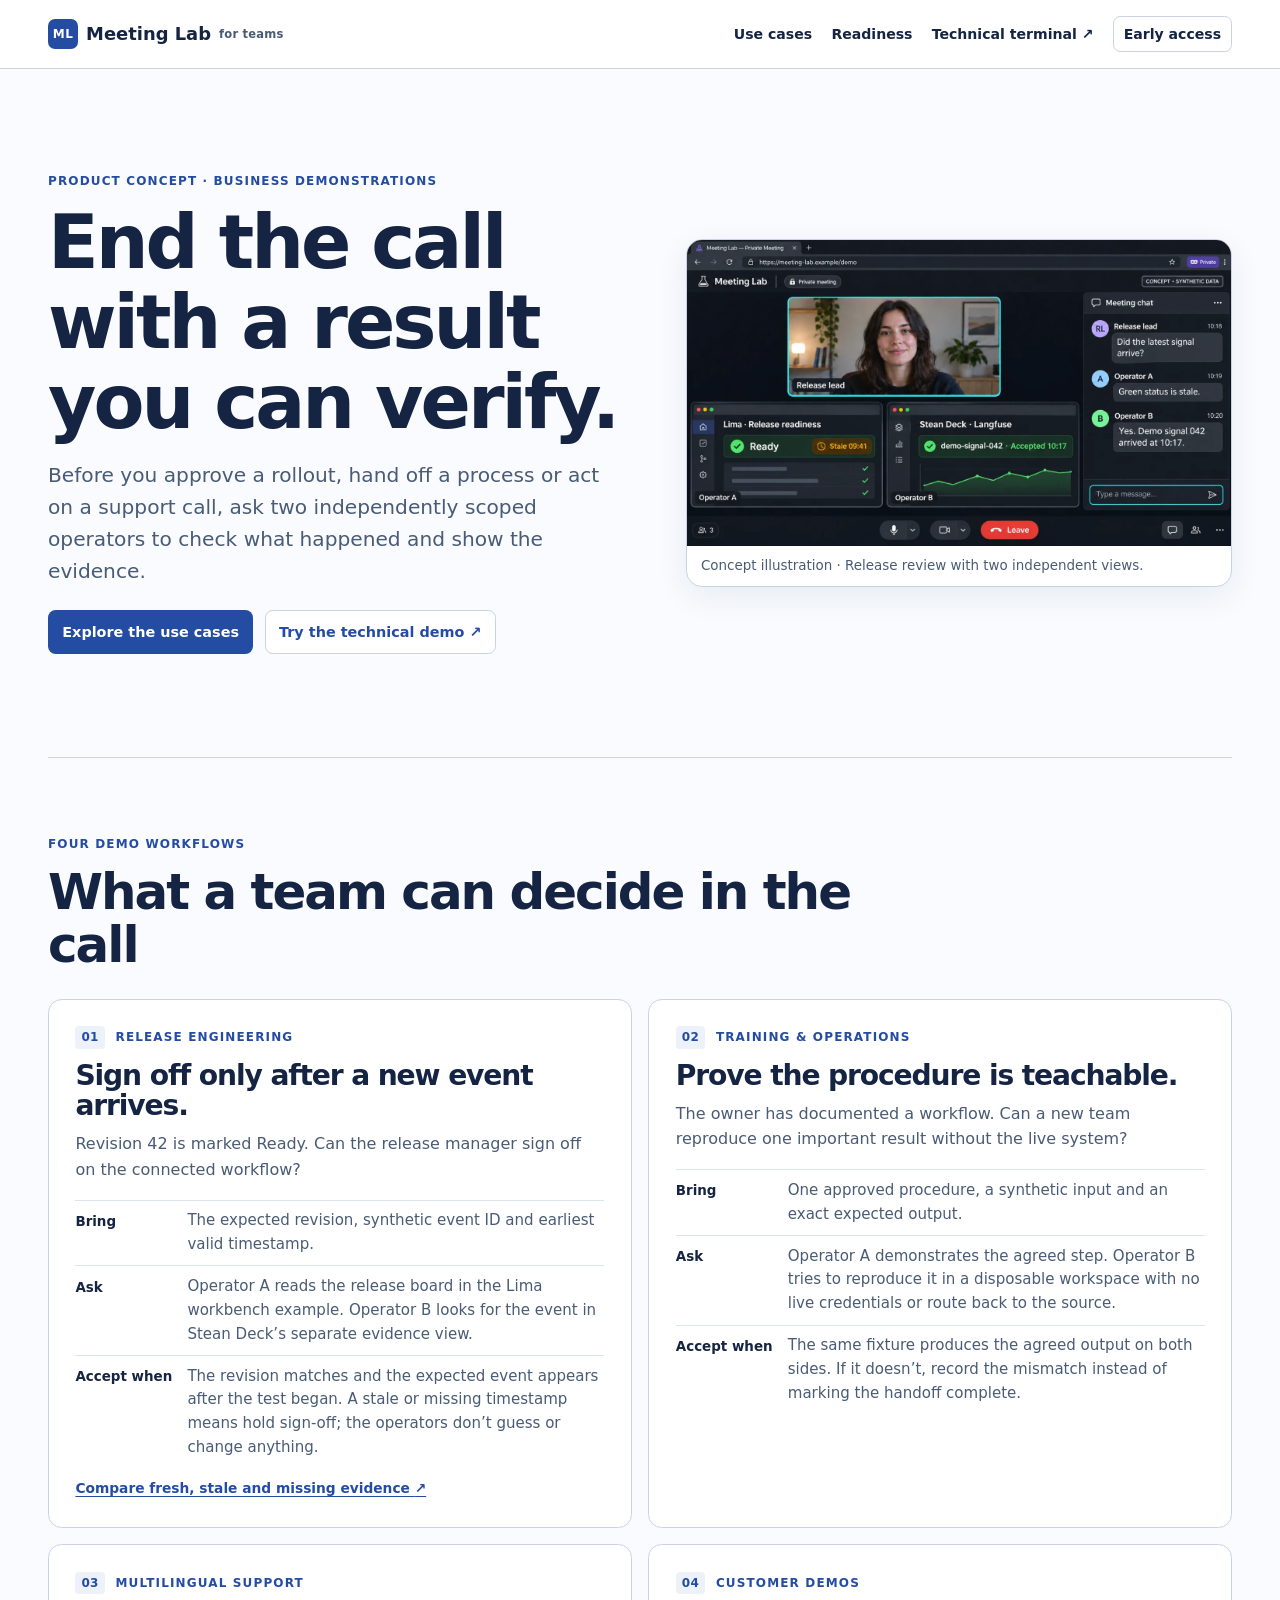
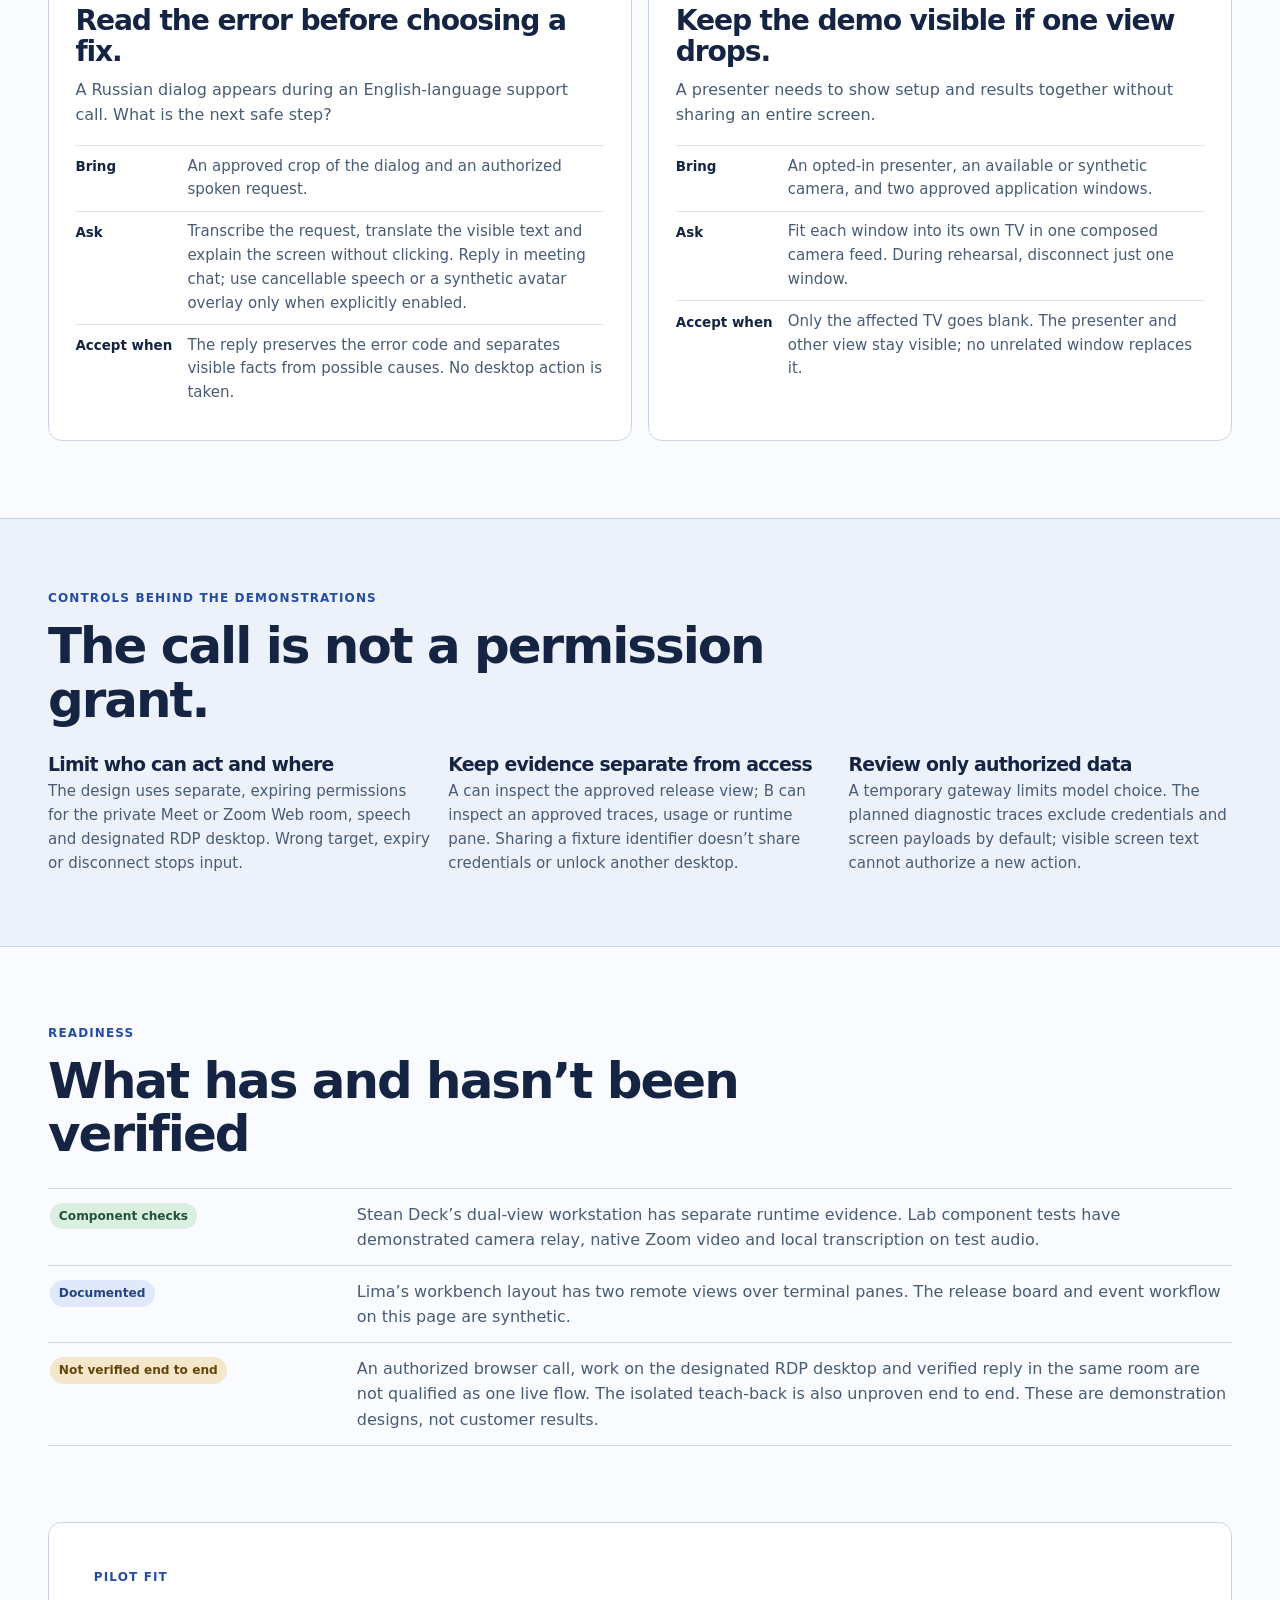
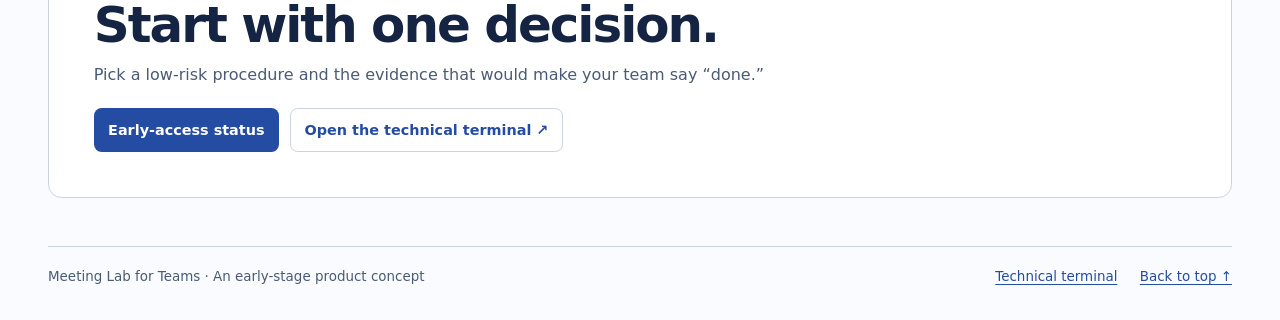
==== business.html @ b14ffbe8 "Add Meeting Lab business use cases edition" ====
<!doctype html>
<html lang="en">
<head>
  <meta charset="utf-8">
  <meta name="viewport" content="width=device-width, initial-scale=1">
  <meta name="description" content="Four demonstration workflows for Meeting Lab: release sign-off, onboarding, multilingual support, and live customer demos.">
  <meta name="theme-color" content="#f5f7fb">
  <title>Meeting Lab for Teams | Business use cases</title>
  <link rel="icon" href="assets/lab.svg" type="image/svg+xml">
  <link rel="stylesheet" href="business.css">
</head>
<body id="top">
<a class="skip-link" href="#main">Skip to content</a>
<header class="site-header">
  <div class="wrap navigation">
    <a class="wordmark" href="#top"><span aria-hidden="true">ML</span> Meeting Lab <small>for teams</small></a>
    <nav aria-label="Main navigation"><a href="#scenarios">Use cases</a><a href="#proof">Readiness</a><a href="index.html">Technical terminal <span aria-hidden="true">↗</span></a><a class="nav-cta" href="index.html#early-access">Early access</a></nav>
  </div>
</header>

<main id="main">
  <section class="hero wrap" aria-labelledby="title">
    <div class="hero-copy">
      <p class="eyebrow">Product concept · Business demonstrations</p>
      <h1 id="title">End the call with a result you can verify.</h1>
      <p class="intro">Before you approve a rollout, hand off a process or act on a support call, ask two independently scoped operators to check what happened and show the evidence.</p>
      <div class="buttons"><a class="button primary" href="#scenarios">Explore the use cases</a><a class="button secondary" href="index.html#teach-back-title">Try the technical demo <span aria-hidden="true">↗</span></a></div>
    </div>
    <figure class="hero-image">
      <img src="assets/03-release-call.webp" width="1400" height="788" fetchpriority="high" alt="Concept illustration of release and evidence dashboards shown together during a call.">
      <figcaption>Concept illustration · Release review with two independent views.</figcaption>
    </figure>
  </section>

  <section class="wrap block" id="scenarios" aria-labelledby="scenarios-title">
    <div class="section-head"><p class="eyebrow">Four demo workflows</p><h2 id="scenarios-title">What a team can decide in the call</h2></div>
    <div class="cases">
      <article class="case" id="case-release">
        <header><p class="label"><span>01</span> Release engineering</p><h3>Sign off only after a new event arrives.</h3><p>Revision 42 is marked Ready. Can the release manager sign off on the connected workflow?</p></header>
        <dl>
          <div><dt>Bring</dt><dd>The expected revision, synthetic event ID and earliest valid timestamp.</dd></div>
          <div><dt>Ask</dt><dd>Operator A reads the release board in the Lima workbench example. Operator B looks for the event in Stean Deck’s separate evidence view.</dd></div>
          <div><dt>Accept when</dt><dd>The revision matches and the expected event appears after the test began. A stale or missing timestamp means hold sign-off; the operators don’t guess or change anything.</dd></div>
        </dl>
        <a class="case-link" href="index.html#teach-back-title">Compare fresh, stale and missing evidence <span aria-hidden="true">↗</span></a>
      </article>

      <article class="case" id="case-training">
        <header><p class="label"><span>02</span> Training &amp; operations</p><h3>Prove the procedure is teachable.</h3><p>The owner has documented a workflow. Can a new team reproduce one important result without the live system?</p></header>
        <dl>
          <div><dt>Bring</dt><dd>One approved procedure, a synthetic input and an exact expected output.</dd></div>
          <div><dt>Ask</dt><dd>Operator A demonstrates the agreed step. Operator B tries to reproduce it in a disposable workspace with no live credentials or route back to the source.</dd></div>
          <div><dt>Accept when</dt><dd>The same fixture produces the agreed output on both sides. If it doesn’t, record the mismatch instead of marking the handoff complete.</dd></div>
        </dl>
      </article>

      <article class="case" id="case-support">
        <header><p class="label"><span>03</span> Multilingual support</p><h3>Read the error before choosing a fix.</h3><p>A Russian dialog appears during an English-language support call. What is the next safe step?</p></header>
        <dl>
          <div><dt>Bring</dt><dd>An approved crop of the dialog and an authorized spoken request.</dd></div>
          <div><dt>Ask</dt><dd>Transcribe the request, translate the visible text and explain the screen without clicking. Reply in meeting chat; use cancellable speech or a synthetic avatar overlay only when explicitly enabled.</dd></div>
          <div><dt>Accept when</dt><dd>The reply preserves the error code and separates visible facts from possible causes. No desktop action is taken.</dd></div>
        </dl>
      </article>

      <article class="case" id="case-demo">
        <header><p class="label"><span>04</span> Customer demos</p><h3>Keep the demo visible if one view drops.</h3><p>A presenter needs to show setup and results together without sharing an entire screen.</p></header>
        <dl>
          <div><dt>Bring</dt><dd>An opted-in presenter, an available or synthetic camera, and two approved application windows.</dd></div>
          <div><dt>Ask</dt><dd>Fit each window into its own TV in one composed camera feed. During rehearsal, disconnect just one window.</dd></div>
          <div><dt>Accept when</dt><dd>Only the affected TV goes blank. The presenter and other view stay visible; no unrelated window replaces it.</dd></div>
        </dl>
      </article>
    </div>
  </section>

  <section class="guardrails" aria-labelledby="scope-title">
    <div class="wrap scope">
      <div class="section-head"><p class="eyebrow">Controls behind the demonstrations</p><h2 id="scope-title">The call is not a permission grant.</h2></div>
      <div class="rules">
        <article><h3>Limit who can act and where</h3><p>The design uses separate, expiring permissions for the private Meet or Zoom Web room, speech and designated RDP desktop. Wrong target, expiry or disconnect stops input.</p></article>
        <article><h3>Keep evidence separate from access</h3><p>A can inspect the approved release view; B can inspect an approved traces, usage or runtime pane. Sharing a fixture identifier doesn’t share credentials or unlock another desktop.</p></article>
        <article><h3>Review only authorized data</h3><p>A temporary gateway limits model choice. The planned diagnostic traces exclude credentials and screen payloads by default; visible screen text cannot authorize a new action.</p></article>
      </div>
    </div>
  </section>

  <section class="wrap block proof" id="proof" aria-labelledby="proof-title">
    <div class="section-head"><p class="eyebrow">Readiness</p><h2 id="proof-title">What has and hasn’t been verified</h2></div>
    <dl class="readiness">
      <div><dt><span class="status checked">Component checks</span></dt><dd>Stean Deck’s dual-view workstation has separate runtime evidence. Lab component tests have demonstrated camera relay, native Zoom video and local transcription on test audio.</dd></div>
      <div><dt><span class="status documented">Documented</span></dt><dd>Lima’s workbench layout has two remote views over terminal panes. The release board and event workflow on this page are synthetic.</dd></div>
      <div><dt><span class="status planned">Not verified end to end</span></dt><dd>An authorized browser call, work on the designated RDP desktop and verified reply in the same room are not qualified as one live flow. The isolated teach-back is also unproven end to end. These are demonstration designs, not customer results.</dd></div>
    </dl>
  </section>

  <section class="wrap action" aria-labelledby="pilot-title">
    <div><p class="eyebrow">Pilot fit</p><h2 id="pilot-title">Start with one decision.</h2><p>Pick a low-risk procedure and the evidence that would make your team say “done.”</p></div>
    <div class="buttons"><a class="button primary" href="index.html#early-access">Early-access status</a><a class="button secondary" href="index.html">Open the technical terminal <span aria-hidden="true">↗</span></a></div>
  </section>
</main>

<footer class="wrap footer"><span>Meeting Lab for Teams · An early-stage product concept</span><a href="index.html">Technical terminal</a><a href="#top">Back to top ↑</a></footer>
</body>
</html>
---- business.css ----
:root {
  --ink:#142442;
  --muted:#495b75;
  --accent:#254ca3;
  --outline:#c9d3e2;
  --wash:#edf2fa;
  --paper:#f9fbff;
  --white:#fff;
  font-family:system-ui,-apple-system,BlinkMacSystemFont,"Segoe UI",sans-serif;
  color-scheme:light;
  scroll-behavior:smooth;
}
*{box-sizing:border-box}
body{margin:0;background:var(--paper);color:var(--ink);line-height:1.58}
a{color:var(--accent);text-underline-offset:.22em}
a:focus-visible{outline:3px solid var(--accent);outline-offset:4px}
img{display:block;width:100%;height:auto}
h1,h2,h3,p,figure,dl,dd{margin:0}
h1,h2,h3{letter-spacing:-.04em;line-height:1.08}
h1{font-size:clamp(2.7rem,5.8vw,5.2rem);max-width:16ch}
h2{font-size:clamp(2rem,3.9vw,3.45rem);max-width:25ch}
h3{font-size:clamp(1.35rem,2.2vw,1.8rem)}
p,dd{color:var(--muted)}
.wrap{width:min(calc(100% - 3.4rem),74rem);margin-inline:auto}
.skip-link{position:absolute;inset:1rem auto auto 1rem;z-index:3;transform:translateY(-200%);background:var(--white);padding:.6rem .9rem;box-shadow:0 .15rem .8rem #14244228}
.skip-link:focus{transform:none}
.site-header{background:var(--white);border-bottom:1px solid var(--outline)}
.navigation{display:flex;align-items:center;justify-content:space-between;gap:.85rem 1.6rem;padding-block:1rem}
.wordmark{display:inline-flex;align-items:center;gap:.5rem;flex-wrap:wrap;font-size:1.12rem;font-weight:770;text-decoration:none;color:var(--ink)}
.wordmark>span{width:1.88rem;height:1.88rem;display:grid;place-items:center;background:var(--accent);color:var(--white);border-radius:.44rem;font-size:.75rem;letter-spacing:.04em}
.wordmark small{font-size:.72rem;color:var(--muted);font-weight:660;letter-spacing:.02em}
nav{display:flex;align-items:center;gap:.35rem 1.2rem;flex-wrap:wrap}
nav a{color:var(--ink);text-decoration:none;font-size:.88rem;font-weight:650;white-space:nowrap;padding-block:.38rem}
nav a:hover{text-decoration:underline}
.nav-cta{border:1px solid var(--outline);border-radius:.45rem;padding-inline:.62rem}
.hero{display:grid;grid-template-columns:minmax(0,1fr) minmax(0,.95fr);align-items:center;gap:clamp(1.75rem,5vw,4.5rem);padding-block:clamp(3.5rem,8vw,7rem)}
.eyebrow,.label{color:var(--accent);font-size:.75rem;font-weight:750;text-transform:uppercase;letter-spacing:.095em;margin-bottom:.75rem}
.intro{font-size:clamp(1.04rem,1.75vw,1.26rem);max-width:38rem;margin-top:1.05rem}
.buttons{display:flex;align-items:center;gap:.55rem .72rem;flex-wrap:wrap;margin-top:1.4rem}
.button{display:inline-block;padding:.62rem .83rem;border:1px solid transparent;border-radius:.48rem;font-size:.9rem;font-weight:720;text-decoration:none}
.button.primary{color:var(--white);background:var(--accent)}
.button.primary:hover{background:#183a80}
.button.secondary{background:var(--white);border-color:var(--outline)}
.button.secondary:hover{border-color:var(--accent)}
.hero-image{border:1px solid var(--outline);background:var(--white);border-radius:1rem;overflow:hidden;box-shadow:0 .6rem 2rem #14244213}
.hero-image figcaption{font-size:.84rem;color:var(--muted);padding:.6rem .85rem}
.block{padding-block:clamp(2.65rem,6vw,5rem);border-top:1px solid var(--outline)}
.section-head{margin-bottom:1.6rem}
.cases,.rules{display:grid;gap:1.05rem}
.cases{grid-template-columns:repeat(2,minmax(0,1fr))}
.case{padding:clamp(1.05rem,2.5vw,1.65rem);background:var(--white);border:1px solid var(--outline);border-radius:.85rem}
.case .label>span{display:inline-block;margin-right:.35rem;padding:.12rem .38rem;color:var(--accent);background:var(--wash);border-radius:.24rem;letter-spacing:.015em}
.case header p:last-child{margin-top:.6rem}
.case dl{margin-top:1.1rem}
.case dl div{display:grid;grid-template-columns:6.4rem minmax(0,1fr);gap:.14rem .6rem;padding:.54rem 0;border-top:1px solid #dce4ef}
.case dt{color:var(--ink);font-size:.84rem;font-weight:760;padding-top:.1rem}
.case dd{font-size:.94rem}
.case-link{display:inline-block;margin-top:.6rem;font-size:.86rem;font-weight:700}
.guardrails{background:var(--wash);border-block:1px solid var(--outline)}
.scope{padding-block:clamp(2.65rem,6vw,4.4rem)}
.rules{grid-template-columns:repeat(3,minmax(0,1fr))}
.rules h3{font-size:1.18rem}
.rules p{font-size:.94rem;margin-top:.4rem}
.proof{border-top:0}
.readiness{border-top:1px solid var(--outline)}
.readiness>div{display:grid;grid-template-columns:minmax(11.5rem,1fr) minmax(0,3fr);align-items:start;gap:.4rem 1rem;border-bottom:1px solid var(--outline);padding:.8rem .1rem}
.status{display:inline-block;border-radius:2rem;font-size:.76rem;font-weight:740;padding:.22rem .58rem;color:var(--ink)}
.checked{background:#dbeee2;color:#205239}
.documented{background:#e0e9fc;color:#254482}
.planned{background:#f4e7cb;color:#654509}
.action{display:flex;align-items:center;justify-content:space-between;gap:1.3rem;flex-wrap:wrap;padding:clamp(1.4rem,4vw,2.8rem);margin-bottom:3rem;background:var(--white);border:1px solid var(--outline);border-radius:.85rem}
.action h2{max-width:none}
.action p:last-child{margin-top:.55rem}
.action .buttons{margin-top:0}
.footer{display:flex;flex-wrap:wrap;gap:.4rem 1.4rem;padding-block:1.15rem 2.1rem;border-top:1px solid var(--outline);font-size:.84rem;color:var(--muted)}
.footer span{margin-right:auto}
@media(max-width:840px){
  .hero{grid-template-columns:minmax(0,1fr);gap:1.65rem}
  .hero-image{max-width:43rem}
  .navigation{align-items:flex-start;flex-direction:column}
  .rules{grid-template-columns:minmax(0,1fr)}
}
@media(max-width:600px){
  .wrap{width:calc(100% - 1.5rem)}
  .hero{padding-block:2.85rem}
  nav{gap:.25rem .72rem}
  .cases,.readiness>div,.case dl div{grid-template-columns:minmax(0,1fr)}
}
@media(prefers-reduced-motion:reduce){:root{scroll-behavior:auto}}
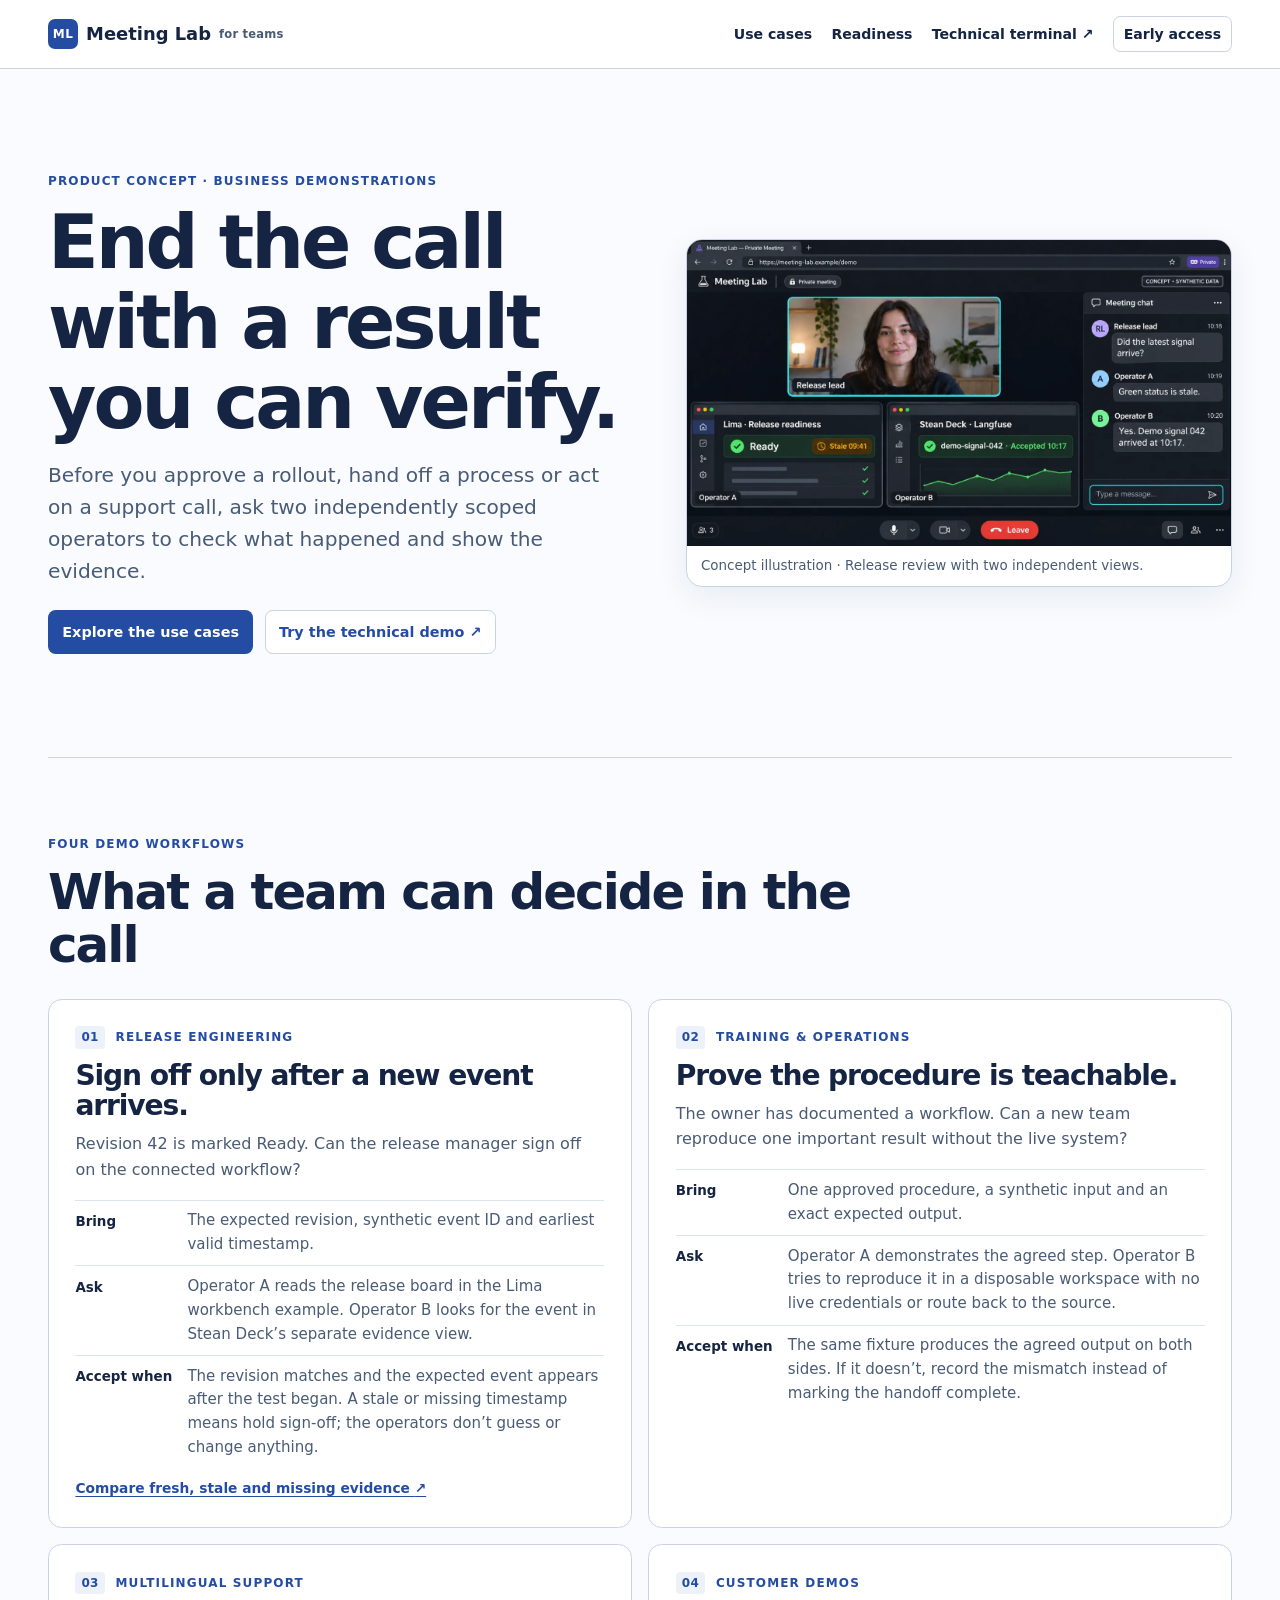
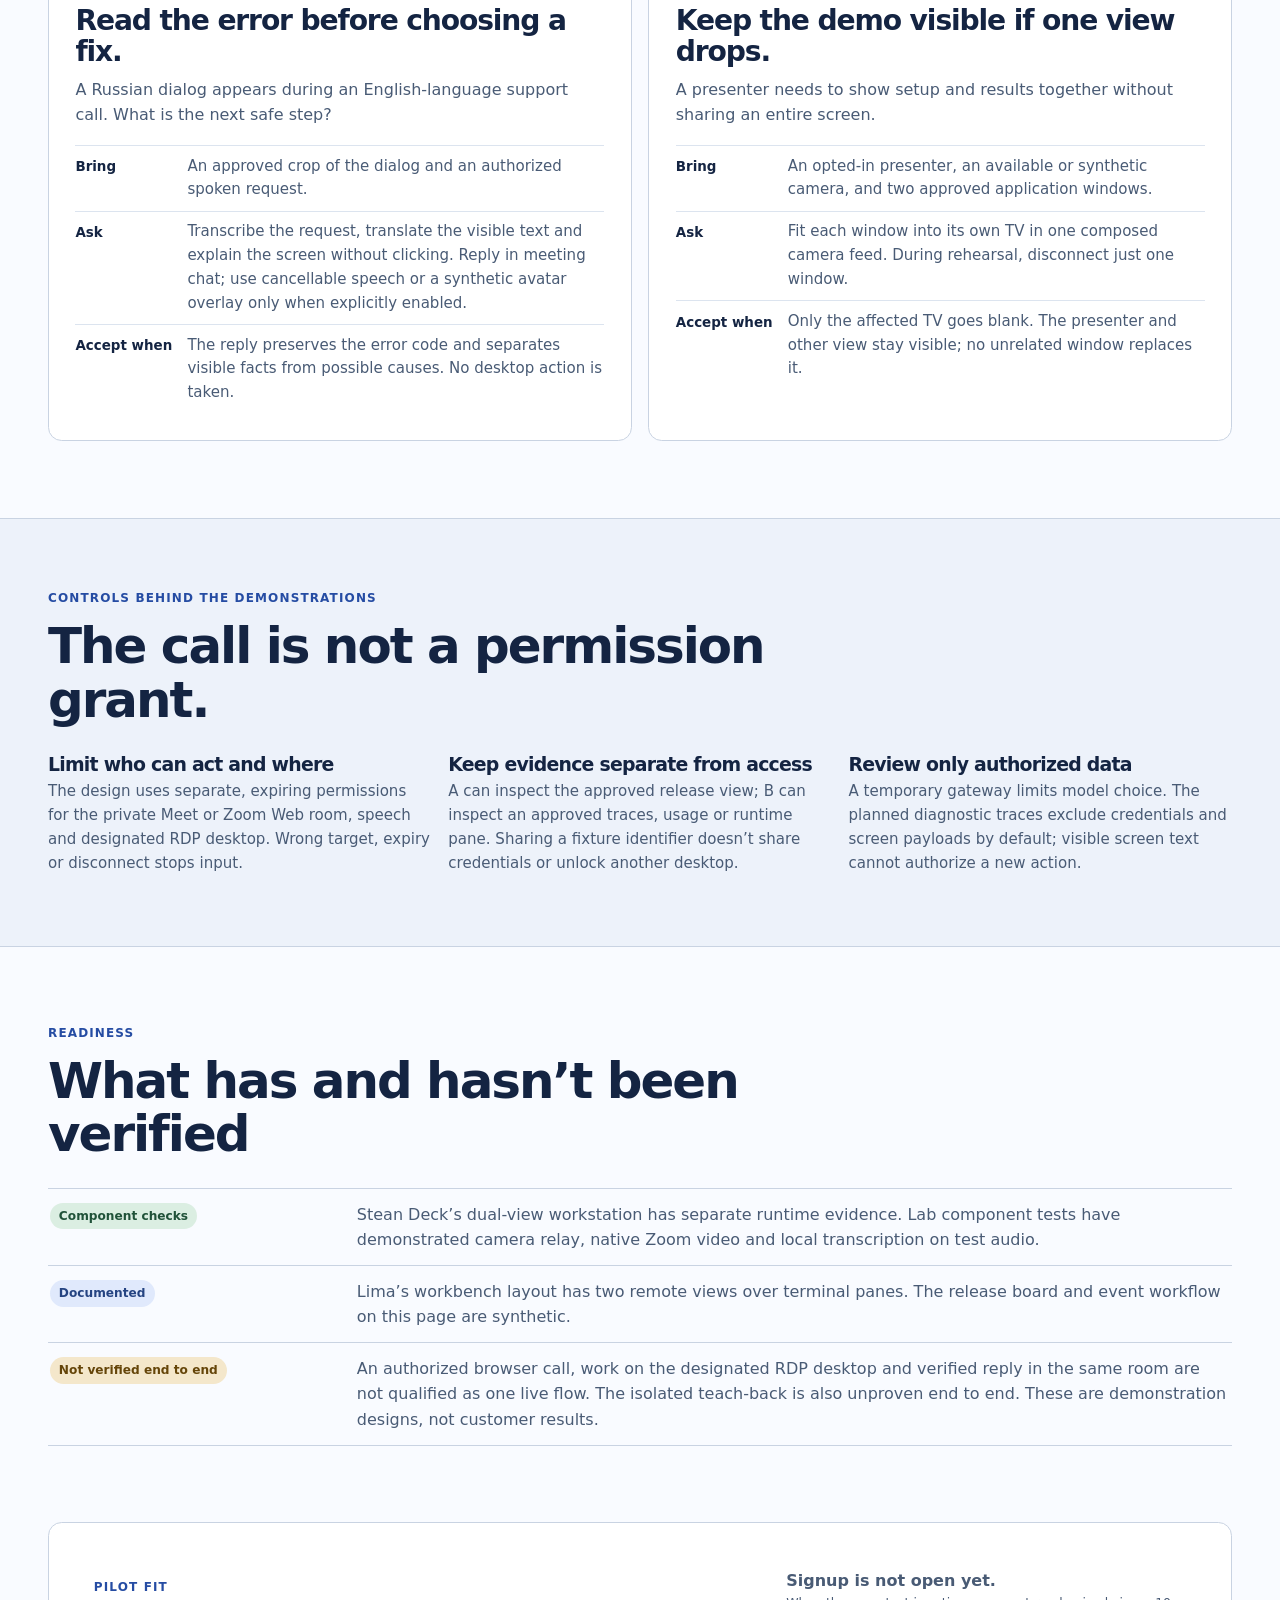
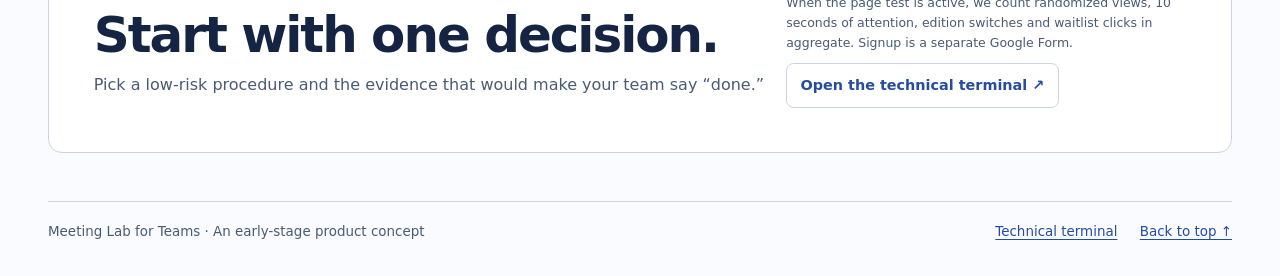
==== commit fbbff0ad: "Prepare privacy-minimal Meeting Lab A/B waitlist experiment" ====
--- a/business.html
+++ b/business.html
@@ -8,13 +8,14 @@
   <title>Meeting Lab for Teams | Business use cases</title>
   <link rel="icon" href="assets/lab.svg" type="image/svg+xml">
   <link rel="stylesheet" href="business.css">
+  <script src="experiment.js" defer></script>
 </head>
 <body id="top">
 <a class="skip-link" href="#main">Skip to content</a>
 <header class="site-header">
   <div class="wrap navigation">
     <a class="wordmark" href="#top"><span aria-hidden="true">ML</span> Meeting Lab <small>for teams</small></a>
-    <nav aria-label="Main navigation"><a href="#scenarios">Use cases</a><a href="#proof">Readiness</a><a href="index.html">Technical terminal <span aria-hidden="true">↗</span></a><a class="nav-cta" href="index.html#early-access">Early access</a></nav>
+    <nav aria-label="Main navigation"><a href="#scenarios">Use cases</a><a href="#proof">Readiness</a><a data-variant-switch href="index.html?view=terminal">Technical terminal <span aria-hidden="true">↗</span></a><a class="nav-cta" href="#early-access">Early access</a></nav>
   </div>
 </header>
 
@@ -24,7 +25,7 @@
       <p class="eyebrow">Product concept · Business demonstrations</p>
       <h1 id="title">End the call with a result you can verify.</h1>
       <p class="intro">Before you approve a rollout, hand off a process or act on a support call, ask two independently scoped operators to check what happened and show the evidence.</p>
-      <div class="buttons"><a class="button primary" href="#scenarios">Explore the use cases</a><a class="button secondary" href="index.html#teach-back-title">Try the technical demo <span aria-hidden="true">↗</span></a></div>
+      <div class="buttons"><a class="button primary" href="#scenarios">Explore the use cases</a><a class="button secondary" data-variant-switch href="index.html?view=terminal#teach-back-title">Try the technical demo <span aria-hidden="true">↗</span></a></div>
     </div>
     <figure class="hero-image">
       <img src="assets/03-release-call.webp" width="1400" height="788" fetchpriority="high" alt="Concept illustration of release and evidence dashboards shown together during a call.">
@@ -42,7 +43,7 @@
           <div><dt>Ask</dt><dd>Operator A reads the release board in the Lima workbench example. Operator B looks for the event in Stean Deck’s separate evidence view.</dd></div>
           <div><dt>Accept when</dt><dd>The revision matches and the expected event appears after the test began. A stale or missing timestamp means hold sign-off; the operators don’t guess or change anything.</dd></div>
         </dl>
-        <a class="case-link" href="index.html#teach-back-title">Compare fresh, stale and missing evidence <span aria-hidden="true">↗</span></a>
+        <a class="case-link" data-variant-switch href="index.html?view=terminal#teach-back-title">Compare fresh, stale and missing evidence <span aria-hidden="true">↗</span></a>
       </article>
 
       <article class="case" id="case-training">
@@ -94,12 +95,12 @@
     </dl>
   </section>
 
-  <section class="wrap action" aria-labelledby="pilot-title">
+  <section class="wrap action" id="early-access" aria-labelledby="pilot-title">
     <div><p class="eyebrow">Pilot fit</p><h2 id="pilot-title">Start with one decision.</h2><p>Pick a low-risk procedure and the evidence that would make your team say “done.”</p></div>
-    <div class="buttons"><a class="button primary" href="index.html#early-access">Early-access status</a><a class="button secondary" href="index.html">Open the technical terminal <span aria-hidden="true">↗</span></a></div>
+    <div class="signup"><p data-waitlist><strong>Signup is not open yet.</strong></p><p class="measurement">When the page test is active, we count randomized views, 10 seconds of attention, edition switches and waitlist clicks in aggregate. Signup is a separate Google Form.</p><a class="button secondary" data-variant-switch href="index.html?view=terminal">Open the technical terminal <span aria-hidden="true">↗</span></a></div>
   </section>
 </main>
 
-<footer class="wrap footer"><span>Meeting Lab for Teams · An early-stage product concept</span><a href="index.html">Technical terminal</a><a href="#top">Back to top ↑</a></footer>
+<footer class="wrap footer"><span>Meeting Lab for Teams · An early-stage product concept</span><a data-variant-switch href="index.html?view=terminal">Technical terminal</a><a href="#top">Back to top ↑</a></footer>
 </body>
 </html>
--- a/business.css
+++ b/business.css
@@ -87,3 +87,6 @@
   .cases,.readiness>div,.case dl div{grid-template-columns:minmax(0,1fr)}
 }
 @media(prefers-reduced-motion:reduce){:root{scroll-behavior:auto}}
+.signup{max-width:25rem}
+.signup .button.secondary{margin-top:.65rem}
+.measurement{font-size:.78rem}
